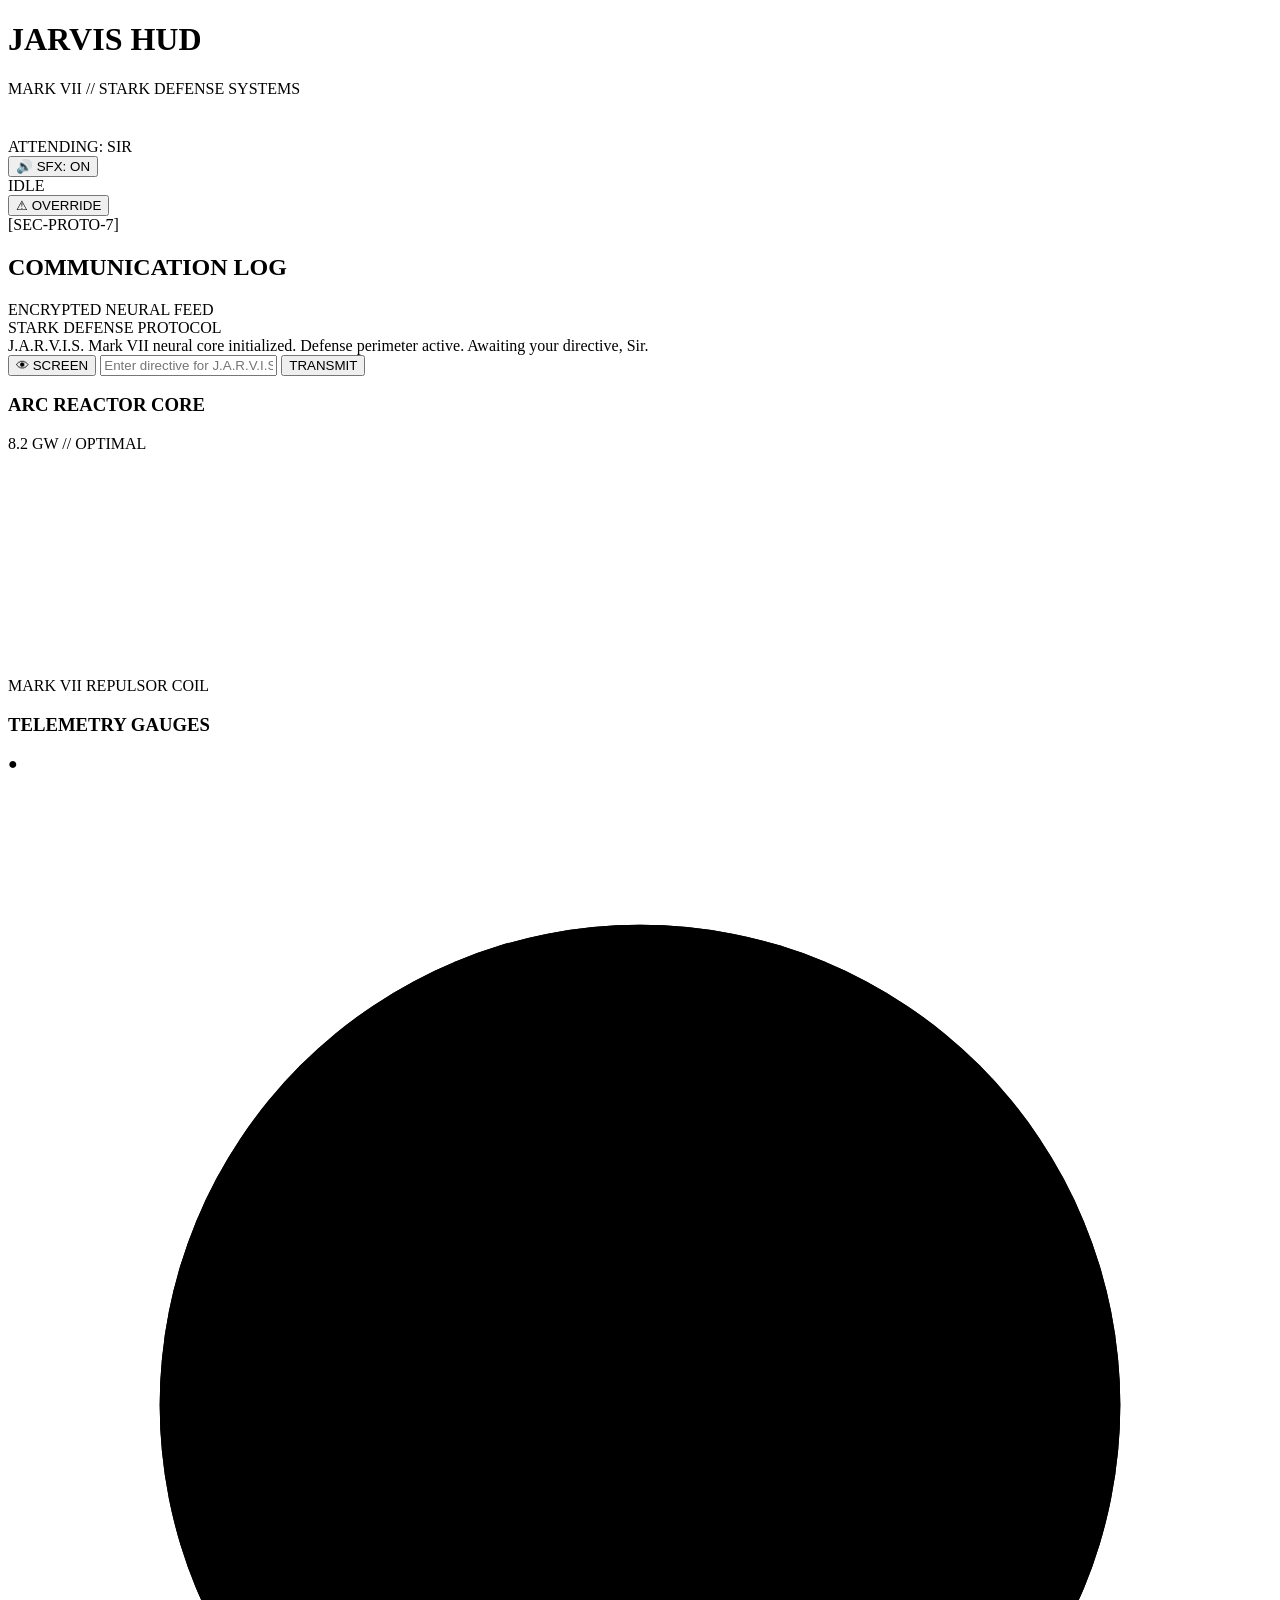
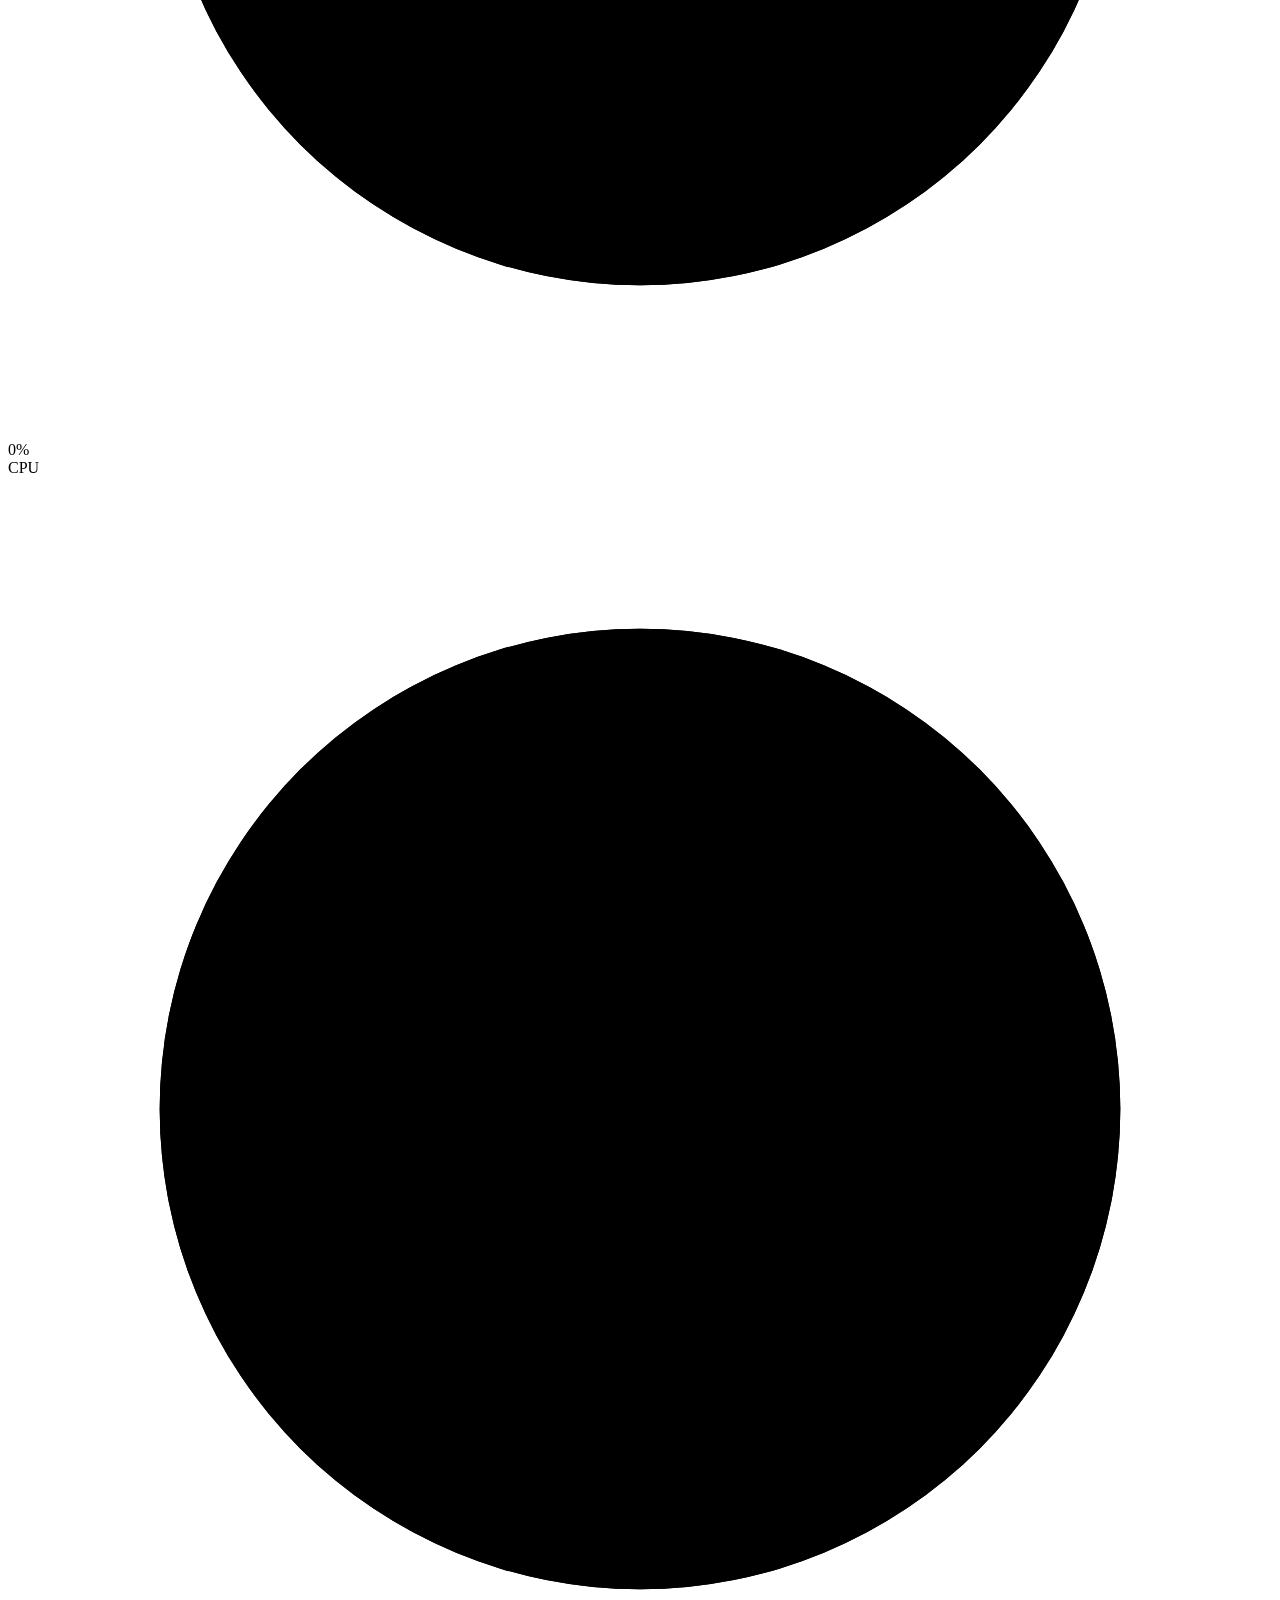
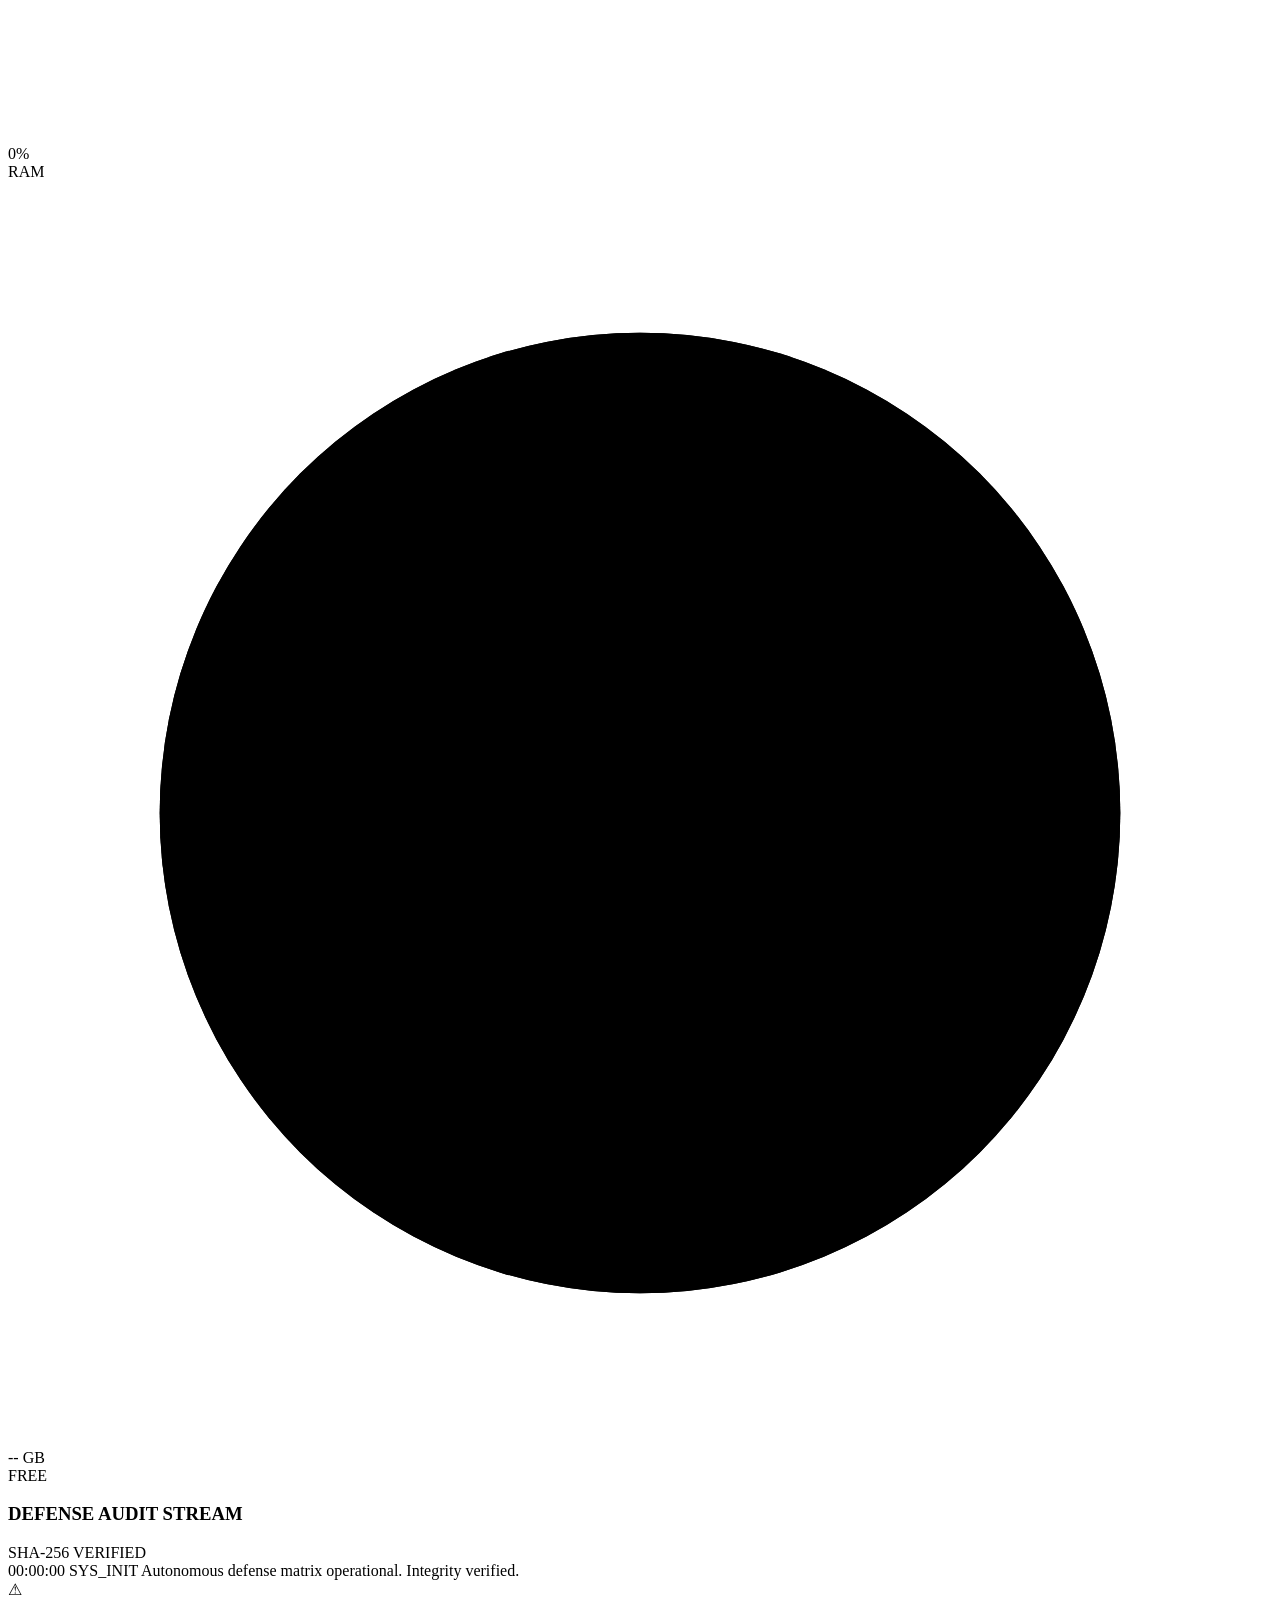
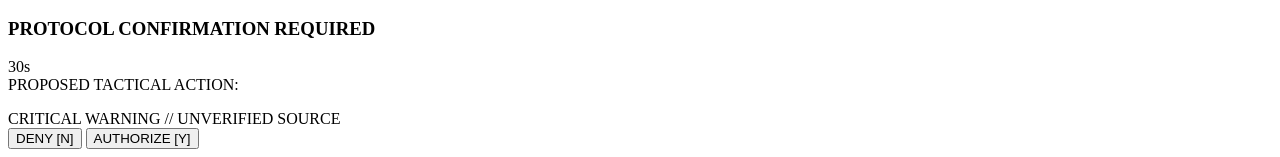
==== src/jarvis/ui/static/index.html @ 14c8e18c "Add Jarvis project Co-authored-by: Copilot <223556219+Copilot@users.noreply.github.com>" ====
<!DOCTYPE html>
<html lang="en">
<head>
  <meta charset="UTF-8">
  <meta name="viewport" content="width=device-width, initial-scale=1.0">
  <title>JARVIS HUD // STARK INDUSTRIES MARK VII</title>
  <link rel="stylesheet" href="/static/style.css">
</head>
<body class="dark-theme stark-hud">
  <div class="hud-container">
    <!-- Top Holographic Header -->
    <header class="hud-header">
      <div class="hud-brand">
        <div class="hud-reactor-mini-icon">
          <div class="mini-core"></div>
        </div>
        <div class="hud-brand-text">
          <h1 class="hud-title">JARVIS HUD</h1>
          <span class="hud-subtitle">MARK VII // STARK DEFENSE SYSTEMS</span>
        </div>
      </div>

      <div class="hud-header-center">
        <canvas id="ambient-canvas" width="200" height="36" aria-label="Ambient Visualizer"></canvas>
        <div class="hud-telemetry-tag" id="hud-user-tag">ATTENDING: <span id="hud-user-title">SIR</span></div>
      </div>

      <div class="hud-status-bar">
        <button id="sfx-toggle-btn" class="hud-sfx-button" title="Toggle Procedural Audio Effects" type="button">
          <span class="sfx-icon">&#128266;</span>
          <span class="sfx-label">SFX: ON</span>
        </button>

        <div class="status-pill idle" id="agent-state-pill">
          <span class="status-indicator-dot" id="agent-state-dot"></span>
          <span class="status-label" id="agent-state-text">IDLE</span>
        </div>

        <button id="kill-btn" class="hud-kill-button" title="Emergency Stop / Trigger Kill Switch" type="button">
          <span class="kill-icon">&#9888;</span> OVERRIDE
        </button>
      </div>
    </header>

    <!-- Main Grid Content -->
    <main class="hud-main-grid">
      <!-- Left Column: Holographic Terminal & Transcript Feed -->
      <section class="transcript-panel">
        <div class="panel-header">
          <div class="panel-header-left">
            <span class="bracket-tag">[SEC-PROTO-7]</span>
            <h2>COMMUNICATION LOG</h2>
          </div>
          <div class="panel-header-right">
            <span class="panel-tag">ENCRYPTED NEURAL FEED</span>
          </div>
        </div>

        <div class="transcript-scroll" id="transcript-container">
          <div class="chat-message system">
            <span class="msg-author">STARK DEFENSE PROTOCOL</span>
            <div class="msg-body">J.A.R.V.I.S. Mark VII neural core initialized. Defense perimeter active. Awaiting your directive, Sir.</div>
          </div>
        </div>

        <form id="chat-form" class="hud-input-bar">
          <div class="input-corner-decor"></div>
          <button type="button" id="screen-vision-btn" class="hud-vision-btn" title="Inspect & Analyze Screen with Computer Vision">
            <span class="vision-icon">&#128065;</span>
            <span class="vision-text">SCREEN</span>
          </button>
          <input type="text" id="chat-input" placeholder="Enter directive for J.A.R.V.I.S...." autocomplete="off">
          <button type="submit" id="send-btn" class="hud-send-btn">
            <span class="btn-text">TRANSMIT</span>
            <span class="btn-glow"></span>
          </button>
        </form>
      </section>

      <!-- Right Column: Arc Reactor Core, Circular Telemetry, and Audit Log Feed -->
      <aside class="hud-sidebar">
        <!-- Arc Reactor Core Visualizer Card -->
        <div class="hud-card reactor-card">
          <div class="card-header">
            <h3>ARC REACTOR CORE</h3>
            <span class="core-output-tag" id="core-output-val">8.2 GW // OPTIMAL</span>
          </div>
          <div class="reactor-canvas-wrapper">
            <canvas id="arc-reactor-canvas" width="220" height="220" aria-label="Arc Reactor Visualizer"></canvas>
            <div class="reactor-ring-label">MARK VII REPULSOR COIL</div>
          </div>
        </div>

        <!-- Live System Telemetry Card with Circular Gauges -->
        <div class="hud-card stats-card">
          <div class="card-header">
            <h3>TELEMETRY GAUGES</h3>
            <span class="live-dot" title="Live telemetry stream">&#9679;</span>
          </div>
          <div class="circular-stats-container">
            <!-- CPU Gauge -->
            <div class="gauge-wrapper">
              <svg class="circular-gauge-svg" viewBox="0 0 100 100">
                <circle class="gauge-track" cx="50" cy="50" r="38"></circle>
                <circle class="gauge-fill cpu-fill-circle" id="cpu-circle" cx="50" cy="50" r="38" stroke-dasharray="238.76" stroke-dashoffset="238.76"></circle>
              </svg>
              <div class="gauge-content">
                <div class="gauge-value" id="cpu-stat">0%</div>
                <div class="gauge-name">CPU</div>
              </div>
            </div>

            <!-- RAM Gauge -->
            <div class="gauge-wrapper">
              <svg class="circular-gauge-svg" viewBox="0 0 100 100">
                <circle class="gauge-track" cx="50" cy="50" r="38"></circle>
                <circle class="gauge-fill ram-fill-circle" id="ram-circle" cx="50" cy="50" r="38" stroke-dasharray="238.76" stroke-dashoffset="238.76"></circle>
              </svg>
              <div class="gauge-content">
                <div class="gauge-value" id="ram-stat">0%</div>
                <div class="gauge-name">RAM</div>
              </div>
            </div>

            <!-- Disk Gauge -->
            <div class="gauge-wrapper">
              <svg class="circular-gauge-svg" viewBox="0 0 100 100">
                <circle class="gauge-track" cx="50" cy="50" r="38"></circle>
                <circle class="gauge-fill disk-fill-circle" id="disk-circle" cx="50" cy="50" r="38" stroke-dasharray="238.76" stroke-dashoffset="119.38"></circle>
              </svg>
              <div class="gauge-content">
                <div class="gauge-value" id="disk-stat">-- GB</div>
                <div class="gauge-name">FREE</div>
              </div>
            </div>
          </div>

          <!-- Hidden fallback bars for backward compatibility -->
          <div class="meters-hidden-fallback" aria-hidden="true">
            <div class="meter-bar"><div class="meter-fill" id="cpu-fill"></div></div>
            <div class="meter-bar"><div class="meter-fill" id="ram-fill"></div></div>
            <div class="meter-bar"><div class="meter-fill meter-disk" id="disk-fill"></div></div>
          </div>
        </div>

        <!-- Live Audit Log Feed Card -->
        <div class="hud-card audit-card">
          <div class="card-header">
            <h3>DEFENSE AUDIT STREAM</h3>
            <span class="card-badge">SHA-256 VERIFIED</span>
          </div>
          <div class="audit-feed-scroll" id="audit-feed">
            <div class="audit-item info">
              <span class="audit-time">00:00:00</span>
              <span class="audit-event">SYS_INIT</span>
              <span class="audit-detail">Autonomous defense matrix operational. Integrity verified.</span>
            </div>
          </div>
        </div>
      </aside>
    </main>

    <!-- Modal Confirmation Dialog: Stark Protocol Override -->
    <div id="confirmation-modal" class="modal-overlay hidden" role="dialog" aria-modal="true">
      <div class="modal-card stark-modal">
        <div class="modal-header">
          <div class="modal-title-row">
            <span class="modal-alert-icon">&#9888;</span>
            <h3>PROTOCOL CONFIRMATION REQUIRED</h3>
          </div>
          <div class="modal-timer" id="confirm-countdown">30s</div>
        </div>

        <div class="modal-body">
          <div class="action-description-box">
            <div class="action-label">PROPOSED TACTICAL ACTION:</div>
            <p id="confirm-action-text" class="action-text"></p>
          </div>

          <div id="confirm-warning-banner" class="warning-banner hidden">
            <span class="warn-badge">CRITICAL WARNING // UNVERIFIED SOURCE</span>
            <span id="confirm-warning-text" class="warn-text"></span>
          </div>
        </div>

        <div class="modal-footer">
          <button id="modal-deny-btn" class="btn-deny" type="button">DENY [N]</button>
          <button id="modal-approve-btn" class="btn-approve" type="button">AUTHORIZE [Y]</button>
        </div>
      </div>
    </div>
  </div>

  <script src="/static/app.js"></script>
</body>
</html>
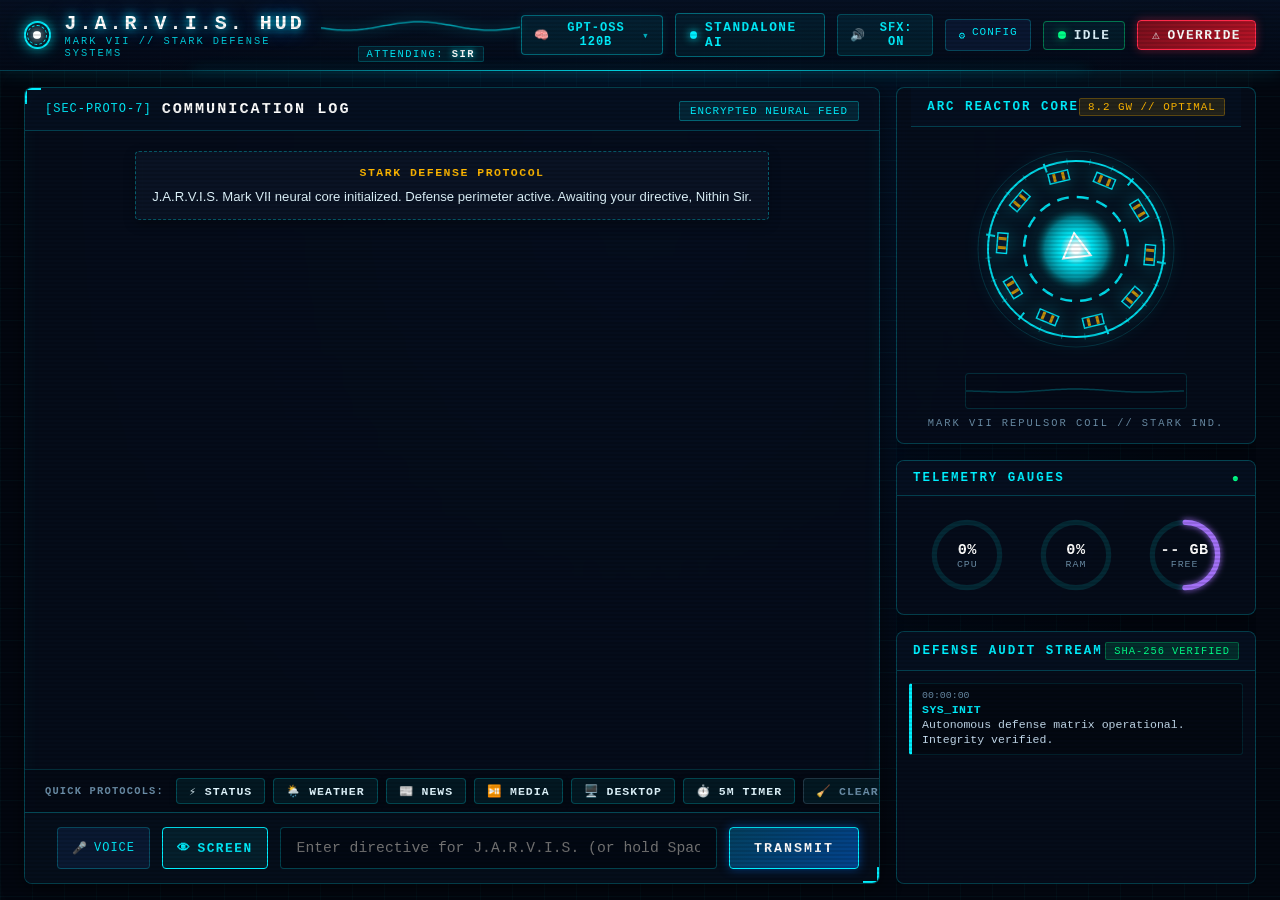
==== commit 02f1724c: "he" ====
--- a/src/jarvis/ui/static/index.html
+++ b/src/jarvis/ui/static/index.html
@@ -3,32 +3,61 @@
 <head>
   <meta charset="UTF-8">
   <meta name="viewport" content="width=device-width, initial-scale=1.0">
-  <title>JARVIS HUD // STARK INDUSTRIES MARK VII</title>
-  <link rel="stylesheet" href="/static/style.css">
+  <title>J.A.R.V.I.S. HUD // STARK INDUSTRIES MARK VII</title>
+  <link rel="stylesheet" href="./style.css">
 </head>
 <body class="dark-theme stark-hud">
   <div class="hud-container">
-    <!-- Top Holographic Header -->
+    <!-- Top Holographic Stark Header -->
     <header class="hud-header">
       <div class="hud-brand">
         <div class="hud-reactor-mini-icon">
-          <div class="mini-core"></div>
+          <div class="mini-core animate-pulse"></div>
         </div>
         <div class="hud-brand-text">
-          <h1 class="hud-title">JARVIS HUD</h1>
+          <h1 class="hud-title tracking-wider">J.A.R.V.I.S. HUD</h1>
           <span class="hud-subtitle">MARK VII // STARK DEFENSE SYSTEMS</span>
         </div>
       </div>
 
       <div class="hud-header-center">
-        <canvas id="ambient-canvas" width="200" height="36" aria-label="Ambient Visualizer"></canvas>
-        <div class="hud-telemetry-tag" id="hud-user-tag">ATTENDING: <span id="hud-user-title">SIR</span></div>
+        <canvas id="ambient-canvas" width="220" height="34" aria-label="Ambient Visualizer"></canvas>
+        <div class="hud-telemetry-tag" id="hud-user-tag">ATTENDING: <span id="hud-user-title">NITHIN SIR</span></div>
       </div>
 
       <div class="hud-status-bar">
+        <!-- Interactive Model Switcher Chip -->
+        <div class="hud-model-chip-wrap" title="Click to Switch Neural Brain Model">
+          <button type="button" id="hud-model-chip" class="hud-model-chip" aria-haspopup="true">
+            <span class="model-icon">🧠</span>
+            <span id="hud-model-name" class="model-label">GPT-OSS 120B</span>
+            <span class="model-caret">▾</span>
+          </button>
+          <div id="hud-model-menu" class="hud-dropdown-menu hidden" role="menu">
+            <div class="dropdown-header">NEURAL MODEL ARCHITECTURE</div>
+            <button type="button" class="dropdown-item active" data-model="gpt-oss:120b">🧠 GPT-OSS 120B (Flagship)</button>
+            <button type="button" class="dropdown-item" data-model="deepseek-v4.1-flash">⚡ DeepSeek V4.1 Flash (Turbo)</button>
+            <button type="button" class="dropdown-item" data-model="glm-5.3-flash">🚀 GLM 5.3 Flash (High-Speed)</button>
+            <button type="button" class="dropdown-item" data-model="kimi-k2.7-code">💻 Kimi K2.7 Code (Developer)</button>
+            <button type="button" class="dropdown-item" data-model="mistral-large-4">🛡️ Mistral Large 4 (Reasoning)</button>
+            <button type="button" class="dropdown-item" data-model="nemotron-3-super">🔬 Nemotron-3 Super (NVIDIA)</button>
+            <button type="button" class="dropdown-item" data-model="llama3.2:latest">🏠 Local Daemon (Offline)</button>
+          </div>
+        </div>
+
+        <div class="status-pill mode" id="hud-mode-pill" title="Current Connection Protocol">
+          <span class="status-indicator-dot" id="hud-mode-dot"></span>
+          <span class="status-label" id="hud-mode-text">ONLINE</span>
+        </div>
+
         <button id="sfx-toggle-btn" class="hud-sfx-button" title="Toggle Procedural Audio Effects" type="button">
           <span class="sfx-icon">&#128266;</span>
           <span class="sfx-label">SFX: ON</span>
+        </button>
+
+        <button id="config-btn" class="hud-config-button" title="Stark System Configuration & API Keys" type="button">
+          <span class="config-icon">&#9881;</span>
+          <span class="config-label">CONFIG</span>
         </button>
 
         <div class="status-pill idle" id="agent-state-pill">
@@ -59,17 +88,34 @@
         <div class="transcript-scroll" id="transcript-container">
           <div class="chat-message system">
             <span class="msg-author">STARK DEFENSE PROTOCOL</span>
-            <div class="msg-body">J.A.R.V.I.S. Mark VII neural core initialized. Defense perimeter active. Awaiting your directive, Sir.</div>
-          </div>
-        </div>
-
+            <div class="msg-body">J.A.R.V.I.S. Mark VII neural core initialized. Defense perimeter active. Awaiting your directive, Nithin Sir.</div>
+          </div>
+        </div>
+
+        <!-- High-Tech Quick Action Chips Row -->
+        <div class="hud-chips-bar" id="hud-chips-bar">
+          <span class="chips-title">QUICK PROTOCOLS:</span>
+          <button type="button" class="hud-chip" data-directive="Run a comprehensive system diagnostic status report on CPU, memory, storage, and battery.">⚡ STATUS</button>
+          <button type="button" class="hud-chip" data-directive="What is the current weather conditions and temperature outside?">🌦️ WEATHER</button>
+          <button type="button" class="hud-chip" data-directive="Check recent tech headlines and summarize top stories.">📰 NEWS</button>
+          <button type="button" class="hud-chip" data-directive="Toggle media play/pause on desktop.">⏯️ MEDIA</button>
+          <button type="button" class="hud-chip" data-directive="Show clean Windows desktop.">🖥️ DESKTOP</button>
+          <button type="button" class="hud-chip" data-directive="Set a timer for 5 minutes.">⏱️ 5M TIMER</button>
+          <button type="button" class="hud-chip chip-clear" id="hud-clear-chat-btn">🧹 CLEAR</button>
+        </div>
+
+        <!-- Input Bar with Voice & Screen Vision -->
         <form id="chat-form" class="hud-input-bar">
           <div class="input-corner-decor"></div>
+          <button type="button" id="voice-input-btn" class="hud-mic-btn" title="Speak to J.A.R.V.I.S. (Web Speech API / Push-To-Talk)">
+            <span class="mic-icon">&#127908;</span>
+            <span class="mic-text">VOICE</span>
+          </button>
           <button type="button" id="screen-vision-btn" class="hud-vision-btn" title="Inspect & Analyze Screen with Computer Vision">
             <span class="vision-icon">&#128065;</span>
             <span class="vision-text">SCREEN</span>
           </button>
-          <input type="text" id="chat-input" placeholder="Enter directive for J.A.R.V.I.S...." autocomplete="off">
+          <input type="text" id="chat-input" placeholder="Enter directive for J.A.R.V.I.S. (or hold Space to speak)..." autocomplete="off">
           <button type="submit" id="send-btn" class="hud-send-btn">
             <span class="btn-text">TRANSMIT</span>
             <span class="btn-glow"></span>
@@ -87,11 +133,12 @@
           </div>
           <div class="reactor-canvas-wrapper">
             <canvas id="arc-reactor-canvas" width="220" height="220" aria-label="Arc Reactor Visualizer"></canvas>
-            <div class="reactor-ring-label">MARK VII REPULSOR COIL</div>
-          </div>
-        </div>
-
-        <!-- Live System Telemetry Card with Circular Gauges -->
+            <canvas id="soundwave-canvas" width="220" height="34" aria-label="Acoustic Waveform"></canvas>
+            <div class="reactor-ring-label">MARK VII REPULSOR COIL // STARK IND.</div>
+          </div>
+        </div>
+
+        <!-- Live System Telemetry Card with Circular SVG Gauges -->
         <div class="hud-card stats-card">
           <div class="card-header">
             <h3>TELEMETRY GAUGES</h3>
@@ -189,8 +236,68 @@
         </div>
       </div>
     </div>
+
+    <!-- Modal Settings Dialog: Stark Core Configuration -->
+    <div id="settings-modal" class="modal-overlay hidden" role="dialog" aria-modal="true">
+      <div class="modal-card stark-modal config-modal-card">
+        <div class="modal-header">
+          <div class="modal-title-row">
+            <span class="modal-alert-icon">&#9881;</span>
+            <h3>STARK CORE CONFIGURATION</h3>
+          </div>
+          <button id="settings-close-x" class="modal-close-btn" type="button">&times;</button>
+        </div>
+
+        <div class="modal-body">
+          <div class="config-group">
+            <label class="config-label">CONNECTION ARCHITECTURE</label>
+            <div class="config-radios">
+              <label class="radio-label">
+                <input type="radio" name="conn-mode" value="auto" id="mode-auto" checked>
+                <span>AUTO-DETECT (PREFER LOCAL BRIDGE, FALLBACK CLOUD)</span>
+              </label>
+              <label class="radio-label">
+                <input type="radio" name="conn-mode" value="standalone" id="mode-standalone">
+                <span>STANDALONE CLOUD (DIRECT OLLAMA / GROQ IN-BROWSER)</span>
+              </label>
+              <label class="radio-label">
+                <input type="radio" name="conn-mode" value="bridge" id="mode-bridge">
+                <span>LOCAL DESKTOP BRIDGE ONLY (WS://127.0.0.1:8000)</span>
+              </label>
+            </div>
+          </div>
+
+          <div class="config-group" id="groq-key-group">
+            <label class="config-label" for="cfg-groq-key">API KEY (OLLAMA / GROQ CLOUD)</label>
+            <input type="password" id="cfg-groq-key" class="config-input" placeholder="Bearer key or token..." autocomplete="off">
+            <span class="config-hint">Stored securely in browser localStorage. Never transmitted to third parties.</span>
+          </div>
+
+          <div class="config-group">
+            <label class="config-label" for="cfg-groq-model">DEFAULT NEURAL MODEL</label>
+            <select id="cfg-groq-model" class="config-select">
+              <option value="gpt-oss:120b">gpt-oss:120b (Ollama Cloud Flagship)</option>
+              <option value="deepseek-v4.1-flash">deepseek-v4.1-flash (Ultra-Fast Turbo)</option>
+              <option value="kimi-k2.7-code">kimi-k2.7-code (Developer Specialist)</option>
+              <option value="mistral-large-4">mistral-large-4 (Reasoning)</option>
+              <option value="openai/gpt-oss-120b">openai/gpt-oss-120b (Groq)</option>
+            </select>
+          </div>
+
+          <div class="config-group">
+            <label class="config-label" for="cfg-user-title">USER HONORIFIC</label>
+            <input type="text" id="cfg-user-title" class="config-input" value="Nithin Sir" placeholder="Nithin Sir">
+          </div>
+        </div>
+
+        <div class="modal-footer">
+          <button id="settings-cancel-btn" class="btn-deny" type="button">CANCEL</button>
+          <button id="settings-save-btn" class="btn-approve" type="button">SAVE & INITIALIZE</button>
+        </div>
+      </div>
+    </div>
   </div>
 
-  <script src="/static/app.js"></script>
+  <script src="./app.js"></script>
 </body>
 </html>
--- a/src/jarvis/ui/static/style.css
+++ b/src/jarvis/ui/static/style.css
@@ -0,0 +1,1498 @@
+/* ==========================================================================
+   J.A.R.V.I.S. MARK VII - STARK INDUSTRIES HOLOGRAPHIC HUD THEME
+   Fully Native, Zero Remote Assets, Zero CSP Violations
+   ========================================================================== */
+
+:root {
+  /* Stark Industries Holographic Palette */
+  --stark-bg-deep: #030710;
+  --stark-bg-panel: rgba(6, 14, 28, 0.85);
+  --stark-bg-card: rgba(10, 22, 44, 0.7);
+  --stark-bg-card-hover: rgba(14, 30, 60, 0.85);
+  
+  --stark-cyan: #00f0ff;
+  --stark-cyan-dim: rgba(0, 240, 255, 0.25);
+  --stark-cyan-glow: 0 0 12px rgba(0, 240, 255, 0.55), 0 0 24px rgba(0, 240, 255, 0.2);
+  
+  --stark-blue: #0077ff;
+  --stark-blue-glow: 0 0 10px rgba(0, 119, 255, 0.5);
+  
+  --stark-gold: #ffb700;
+  --stark-gold-dim: rgba(255, 183, 0, 0.25);
+  --stark-gold-glow: 0 0 10px rgba(255, 183, 0, 0.5);
+  
+  --stark-red: #ff2a4b;
+  --stark-red-dim: rgba(255, 42, 75, 0.25);
+  --stark-red-glow: 0 0 12px rgba(255, 42, 75, 0.6);
+  
+  --stark-green: #00ff88;
+  --stark-green-dim: rgba(0, 255, 136, 0.25);
+  --stark-green-glow: 0 0 10px rgba(0, 255, 136, 0.5);
+  
+  --stark-border: rgba(0, 240, 255, 0.25);
+  --stark-border-bright: rgba(0, 240, 255, 0.65);
+  
+  --text-main: #e2f7ff;
+  --text-muted: #6b8ea8;
+  --text-bright: #ffffff;
+  
+  --font-mono: "Consolas", "SFMono-Regular", "Liberation Mono", Menlo, Courier, monospace;
+  --font-sans: -apple-system, BlinkMacSystemFont, "Segoe UI", Roboto, "Helvetica Neue", Arial, sans-serif;
+}
+
+* {
+  box-sizing: border-box;
+  margin: 0;
+  padding: 0;
+}
+
+/* Scanline and Hologram Grid Overlay */
+body.dark-theme.stark-hud {
+  background-color: var(--stark-bg-deep);
+  background-image: 
+    linear-gradient(rgba(0, 240, 255, 0.03) 1px, transparent 1px),
+    linear-gradient(90deg, rgba(0, 240, 255, 0.03) 1px, transparent 1px),
+    radial-gradient(ellipse at 50% 20%, rgba(0, 119, 255, 0.12) 0%, transparent 70%);
+  background-size: 32px 32px, 32px 32px, 100% 100%;
+  color: var(--text-main);
+  font-family: var(--font-sans);
+  height: 100vh;
+  overflow: hidden;
+  display: flex;
+  flex-direction: column;
+  position: relative;
+}
+
+/* Subtle CRT Scanline overlay */
+body.dark-theme.stark-hud::before {
+  content: " ";
+  display: block;
+  position: absolute;
+  top: 0; left: 0; bottom: 0; right: 0;
+  background: linear-gradient(rgba(18, 16, 16, 0) 50%, rgba(0, 0, 0, 0.25) 50%);
+  background-size: 100% 4px;
+  z-index: 99;
+  pointer-events: none;
+  opacity: 0.45;
+}
+
+.hud-container {
+  display: flex;
+  flex-direction: column;
+  height: 100vh;
+  position: relative;
+  z-index: 1;
+}
+
+/* ==========================================================================
+   Header: Holographic Stark Brand & Telemetry
+   ========================================================================== */
+.hud-header {
+  background: linear-gradient(180deg, rgba(6, 16, 34, 0.95) 0%, rgba(4, 10, 24, 0.85) 100%);
+  border-bottom: 1px solid var(--stark-border);
+  box-shadow: 0 2px 18px rgba(0, 240, 255, 0.12);
+  padding: 8px 24px;
+  display: flex;
+  align-items: center;
+  justify-content: space-between;
+  position: relative;
+}
+
+.hud-header::after {
+  content: "";
+  position: absolute;
+  bottom: -1px;
+  left: 15%;
+  right: 15%;
+  height: 1px;
+  background: linear-gradient(90deg, transparent, var(--stark-cyan), transparent);
+  box-shadow: var(--stark-cyan-glow);
+}
+
+.hud-brand {
+  display: flex;
+  align-items: center;
+  gap: 14px;
+}
+
+/* Miniature Arc Reactor Logo */
+.hud-reactor-mini-icon {
+  width: 28px;
+  height: 28px;
+  border-radius: 50%;
+  border: 2px solid var(--stark-cyan);
+  box-shadow: var(--stark-cyan-glow);
+  display: flex;
+  align-items: center;
+  justify-content: center;
+  position: relative;
+  animation: reactor-mini-rotate 10s linear infinite;
+}
+
+.hud-reactor-mini-icon::before {
+  content: "";
+  position: absolute;
+  width: 18px;
+  height: 18px;
+  border-radius: 50%;
+  border: 1px dashed var(--stark-cyan);
+}
+
+.mini-core {
+  width: 8px;
+  height: 8px;
+  border-radius: 50%;
+  background: #ffffff;
+  box-shadow: 0 0 10px #ffffff, 0 0 18px var(--stark-cyan);
+}
+
+@keyframes reactor-mini-rotate {
+  from { transform: rotate(0deg); }
+  to { transform: rotate(360deg); }
+}
+
+.hud-brand-text {
+  display: flex;
+  flex-direction: column;
+}
+
+.hud-title {
+  font-size: 1.25rem;
+  letter-spacing: 3px;
+  font-weight: 800;
+  color: #ffffff;
+  text-shadow: 0 0 10px var(--stark-cyan), 0 0 20px var(--stark-blue);
+  font-family: var(--font-mono);
+}
+
+.hud-subtitle {
+  font-size: 0.65rem;
+  letter-spacing: 2px;
+  color: var(--stark-cyan);
+  font-family: var(--font-mono);
+  opacity: 0.85;
+}
+
+.hud-header-center {
+  flex: 1;
+  display: flex;
+  flex-direction: column;
+  align-items: center;
+  justify-content: center;
+  gap: 2px;
+}
+
+#ambient-canvas {
+  width: 200px;
+  height: 36px;
+  filter: drop-shadow(0 0 6px var(--stark-cyan));
+}
+
+.hud-telemetry-tag {
+  font-size: 0.65rem;
+  font-family: var(--font-mono);
+  letter-spacing: 1.5px;
+  color: var(--stark-cyan);
+  background: rgba(0, 240, 255, 0.08);
+  padding: 1px 8px;
+  border-radius: 2px;
+  border: 1px solid rgba(0, 240, 255, 0.2);
+}
+
+#hud-user-title {
+  color: #ffffff;
+  font-weight: 700;
+  text-shadow: 0 0 6px var(--stark-cyan);
+}
+
+.hud-status-bar {
+  display: flex;
+  align-items: center;
+  gap: 12px;
+}
+
+/* SFX Toggle Button */
+.hud-sfx-button {
+  background: rgba(0, 240, 255, 0.08);
+  border: 1px solid var(--stark-border);
+  color: var(--stark-cyan);
+  padding: 6px 12px;
+  border-radius: 4px;
+  font-family: var(--font-mono);
+  font-size: 0.75rem;
+  font-weight: 600;
+  letter-spacing: 1px;
+  cursor: pointer;
+  display: flex;
+  align-items: center;
+  gap: 6px;
+  transition: all 0.2s ease;
+}
+
+.hud-sfx-button:hover {
+  background: rgba(0, 240, 255, 0.18);
+  border-color: var(--stark-cyan);
+  box-shadow: var(--stark-cyan-glow);
+}
+
+.hud-sfx-button.muted {
+  color: var(--text-muted);
+  border-color: rgba(107, 142, 168, 0.3);
+  background: rgba(10, 22, 44, 0.4);
+}
+
+/* Status Pill */
+.status-pill {
+  display: flex;
+  align-items: center;
+  gap: 8px;
+  padding: 6px 14px;
+  border-radius: 4px;
+  background: rgba(0, 240, 255, 0.06);
+  border: 1px solid var(--stark-border);
+  font-family: var(--font-mono);
+  font-size: 0.8rem;
+  font-weight: 700;
+  letter-spacing: 1.5px;
+  transition: all 0.3s ease;
+}
+
+.status-indicator-dot {
+  width: 8px;
+  height: 8px;
+  border-radius: 50%;
+  background-color: var(--stark-green);
+  box-shadow: var(--stark-green-glow);
+}
+
+.status-pill.idle {
+  border-color: rgba(0, 255, 136, 0.4);
+}
+.status-pill.idle .status-indicator-dot {
+  background-color: var(--stark-green);
+  box-shadow: var(--stark-green-glow);
+}
+
+.status-pill.listening {
+  border-color: rgba(0, 240, 255, 0.6);
+  background: rgba(0, 240, 255, 0.15);
+  box-shadow: var(--stark-cyan-glow);
+}
+.status-pill.listening .status-indicator-dot {
+  background-color: var(--stark-cyan);
+  box-shadow: var(--stark-cyan-glow);
+  animation: pulse-dot 1s infinite;
+}
+
+.status-pill.thinking {
+  border-color: rgba(255, 183, 0, 0.6);
+  background: rgba(255, 183, 0, 0.12);
+  box-shadow: var(--stark-gold-glow);
+}
+.status-pill.thinking .status-indicator-dot {
+  background-color: var(--stark-gold);
+  box-shadow: var(--stark-gold-glow);
+  animation: pulse-dot 0.6s infinite;
+}
+
+.status-pill.acting {
+  border-color: rgba(0, 119, 255, 0.8);
+  background: rgba(0, 119, 255, 0.2);
+  box-shadow: var(--stark-blue-glow);
+}
+.status-pill.acting .status-indicator-dot {
+  background-color: #38bdf8;
+  box-shadow: 0 0 10px #38bdf8;
+  animation: pulse-dot 0.4s infinite;
+}
+
+.status-pill.halted {
+  border-color: var(--stark-red);
+  background: rgba(255, 42, 75, 0.2);
+  box-shadow: var(--stark-red-glow);
+}
+.status-pill.halted .status-indicator-dot {
+  background-color: var(--stark-red);
+  box-shadow: var(--stark-red-glow);
+  animation: pulse-dot 0.5s infinite;
+}
+
+@keyframes pulse-dot {
+  0% { transform: scale(0.9); opacity: 0.6; }
+  50% { transform: scale(1.3); opacity: 1; }
+  100% { transform: scale(0.9); opacity: 0.6; }
+}
+
+/* Kill Switch / Protocol Override Button */
+.hud-kill-button {
+  background: linear-gradient(135deg, #7a0f1d 0%, #b81427 100%);
+  color: #ffffff;
+  border: 1px solid var(--stark-red);
+  padding: 6px 14px;
+  border-radius: 4px;
+  font-weight: 800;
+  font-family: var(--font-mono);
+  font-size: 0.8rem;
+  letter-spacing: 1.5px;
+  cursor: pointer;
+  display: flex;
+  align-items: center;
+  gap: 6px;
+  box-shadow: 0 0 10px rgba(255, 42, 75, 0.4);
+  transition: all 0.2s ease;
+}
+
+.hud-kill-button:hover {
+  background: linear-gradient(135deg, #a81729 0%, #e61933 100%);
+  box-shadow: var(--stark-red-glow);
+  transform: translateY(-1px);
+}
+
+/* ==========================================================================
+   Main Grid Layout
+   ========================================================================== */
+.hud-main-grid {
+  flex: 1;
+  display: grid;
+  grid-template-columns: 1fr 360px;
+  gap: 16px;
+  padding: 16px 24px;
+  overflow: hidden;
+}
+
+/* ==========================================================================
+   Left Column: Holographic Terminal & Transcript
+   ========================================================================== */
+.transcript-panel {
+  background: var(--stark-bg-panel);
+  border: 1px solid var(--stark-border);
+  box-shadow: inset 0 0 20px rgba(0, 240, 255, 0.05), 0 4px 20px rgba(0, 0, 0, 0.5);
+  border-radius: 8px;
+  display: flex;
+  flex-direction: column;
+  overflow: hidden;
+  position: relative;
+  backdrop-filter: blur(8px);
+}
+
+/* Corner brackets */
+.transcript-panel::before,
+.transcript-panel::after {
+  content: "";
+  position: absolute;
+  width: 14px;
+  height: 14px;
+  border: 2px solid var(--stark-cyan);
+  pointer-events: none;
+}
+.transcript-panel::before { top: 0; left: 0; border-right: none; border-bottom: none; }
+.transcript-panel::after { bottom: 0; right: 0; border-left: none; border-top: none; }
+
+.panel-header {
+  padding: 12px 20px;
+  background: rgba(6, 16, 34, 0.75);
+  border-bottom: 1px solid var(--stark-border);
+  display: flex;
+  justify-content: space-between;
+  align-items: center;
+}
+
+.panel-header-left {
+  display: flex;
+  align-items: center;
+  gap: 10px;
+}
+
+.bracket-tag {
+  font-family: var(--font-mono);
+  font-size: 0.75rem;
+  color: var(--stark-cyan);
+  letter-spacing: 1px;
+}
+
+.panel-header h2 {
+  font-size: 0.95rem;
+  font-weight: 700;
+  letter-spacing: 2px;
+  color: #ffffff;
+  font-family: var(--font-mono);
+}
+
+.panel-tag {
+  font-size: 0.68rem;
+  font-family: var(--font-mono);
+  letter-spacing: 1px;
+  color: var(--stark-cyan);
+  background: rgba(0, 240, 255, 0.1);
+  padding: 3px 10px;
+  border-radius: 2px;
+  border: 1px solid rgba(0, 240, 255, 0.3);
+}
+
+.transcript-scroll {
+  flex: 1;
+  padding: 20px;
+  overflow-y: auto;
+  display: flex;
+  flex-direction: column;
+  gap: 16px;
+  scrollbar-width: thin;
+  scrollbar-color: var(--stark-border) transparent;
+}
+
+.transcript-scroll::-webkit-scrollbar {
+  width: 6px;
+}
+.transcript-scroll::-webkit-scrollbar-thumb {
+  background: var(--stark-border);
+  border-radius: 3px;
+}
+
+/* Message styling */
+.chat-message {
+  padding: 12px 16px;
+  border-radius: 4px;
+  max-width: 82%;
+  font-size: 0.92rem;
+  line-height: 1.5;
+  position: relative;
+  box-shadow: 0 4px 12px rgba(0, 0, 0, 0.3);
+  backdrop-filter: blur(4px);
+}
+
+.chat-message.user {
+  align-self: flex-end;
+  background: linear-gradient(135deg, rgba(0, 119, 255, 0.2) 0%, rgba(0, 70, 160, 0.35) 100%);
+  border: 1px solid rgba(0, 180, 255, 0.5);
+  box-shadow: 0 0 15px rgba(0, 119, 255, 0.25);
+}
+
+.chat-message.assistant {
+  align-self: flex-start;
+  background: linear-gradient(135deg, rgba(10, 24, 46, 0.9) 0%, rgba(6, 16, 32, 0.9) 100%);
+  border: 1px solid var(--stark-border);
+  border-left: 3px solid var(--stark-cyan);
+  box-shadow: 0 0 15px rgba(0, 240, 255, 0.12);
+}
+
+.chat-message.system {
+  align-self: center;
+  max-width: 90%;
+  background: rgba(14, 26, 44, 0.6);
+  border: 1px dashed rgba(0, 240, 255, 0.35);
+  font-size: 0.82rem;
+  color: #a0c2dc;
+  text-align: center;
+}
+
+.msg-author {
+  display: block;
+  font-size: 0.72rem;
+  font-family: var(--font-mono);
+  letter-spacing: 1.5px;
+  margin-bottom: 6px;
+  font-weight: 700;
+}
+
+.chat-message.user .msg-author {
+  color: var(--stark-cyan);
+  text-align: right;
+}
+
+.chat-message.assistant .msg-author {
+  color: var(--stark-green);
+  text-shadow: 0 0 8px rgba(0, 255, 136, 0.4);
+}
+
+.chat-message.system .msg-author {
+  color: var(--stark-gold);
+}
+
+.msg-body {
+  word-break: break-word;
+  white-space: pre-wrap;
+  color: var(--text-main);
+}
+
+/* Input Bar */
+.hud-input-bar {
+  padding: 14px 20px;
+  background: rgba(6, 14, 28, 0.95);
+  border-top: 1px solid var(--stark-border);
+  display: flex;
+  gap: 12px;
+  position: relative;
+}
+
+.hud-input-bar input {
+  flex: 1;
+  background: rgba(3, 8, 18, 0.85);
+  border: 1px solid var(--stark-border);
+  color: #ffffff;
+  padding: 12px 16px;
+  border-radius: 4px;
+  font-size: 0.92rem;
+  font-family: var(--font-mono);
+  outline: none;
+  transition: all 0.25s ease;
+}
+
+.hud-vision-btn {
+  background: rgba(0, 240, 255, 0.08);
+  border: 1px solid var(--stark-cyan);
+  color: var(--stark-cyan);
+  padding: 10px 14px;
+  border-radius: 4px;
+  font-family: var(--font-mono);
+  font-size: 0.8rem;
+  font-weight: 700;
+  letter-spacing: 1.5px;
+  cursor: pointer;
+  display: flex;
+  align-items: center;
+  gap: 6px;
+  transition: all 0.25s ease;
+}
+
+.hud-vision-btn:hover {
+  background: rgba(0, 240, 255, 0.22);
+  box-shadow: var(--stark-cyan-glow);
+  transform: translateY(-1px);
+}
+
+.hud-send-btn {
+  background: linear-gradient(135deg, rgba(0, 180, 255, 0.3) 0%, rgba(0, 119, 255, 0.5) 100%);
+  border: 1px solid var(--stark-cyan);
+  color: #ffffff;
+  padding: 10px 24px;
+  border-radius: 4px;
+  font-family: var(--font-mono);
+  font-weight: 700;
+  letter-spacing: 2px;
+  cursor: pointer;
+  position: relative;
+  overflow: hidden;
+  transition: all 0.25s ease;
+  box-shadow: var(--stark-blue-glow);
+}
+
+.hud-send-btn:hover {
+  background: linear-gradient(135deg, rgba(0, 240, 255, 0.5) 0%, rgba(0, 140, 255, 0.7) 100%);
+  box-shadow: var(--stark-cyan-glow);
+  transform: translateY(-1px);
+}
+
+/* ==========================================================================
+   Right Column: Arc Reactor Core & Telemetry
+   ========================================================================== */
+.hud-sidebar {
+  display: flex;
+  flex-direction: column;
+  gap: 16px;
+  overflow: hidden;
+}
+
+.hud-card {
+  background: var(--stark-bg-panel);
+  border: 1px solid var(--stark-border);
+  border-radius: 8px;
+  display: flex;
+  flex-direction: column;
+  box-shadow: 0 4px 18px rgba(0, 0, 0, 0.4);
+  backdrop-filter: blur(6px);
+  position: relative;
+  overflow: hidden;
+}
+
+.card-header {
+  padding: 10px 16px;
+  background: rgba(6, 16, 34, 0.75);
+  border-bottom: 1px solid var(--stark-border);
+  display: flex;
+  justify-content: space-between;
+  align-items: center;
+}
+
+.card-header h3 {
+  font-size: 0.78rem;
+  font-weight: 700;
+  letter-spacing: 2px;
+  color: var(--stark-cyan);
+  font-family: var(--font-mono);
+  text-transform: uppercase;
+}
+
+/* 1. Arc Reactor Card */
+.reactor-card {
+  display: flex;
+  flex-direction: column;
+  align-items: center;
+}
+
+.core-output-tag {
+  font-size: 0.68rem;
+  font-family: var(--font-mono);
+  color: var(--stark-gold);
+  background: rgba(255, 183, 0, 0.12);
+  padding: 2px 8px;
+  border-radius: 2px;
+  border: 1px solid rgba(255, 183, 0, 0.3);
+  letter-spacing: 1px;
+}
+
+.reactor-canvas-wrapper {
+  padding: 12px 16px 14px;
+  display: flex;
+  flex-direction: column;
+  align-items: center;
+  justify-content: center;
+  gap: 8px;
+  width: 100%;
+}
+
+#arc-reactor-canvas {
+  width: 220px;
+  height: 220px;
+  cursor: pointer;
+  filter: drop-shadow(0 0 10px rgba(0, 240, 255, 0.45));
+}
+
+.reactor-ring-label {
+  font-family: var(--font-mono);
+  font-size: 0.65rem;
+  letter-spacing: 2px;
+  color: var(--text-muted);
+}
+
+/* 2. Circular Telemetry Gauges */
+.live-dot {
+  color: var(--stark-green);
+  font-size: 0.75rem;
+  animation: pulse-telemetry 2s infinite;
+}
+
+@keyframes pulse-telemetry {
+  0% { opacity: 0.3; }
+  50% { opacity: 1; text-shadow: 0 0 8px var(--stark-green); }
+  100% { opacity: 0.3; }
+}
+
+.circular-stats-container {
+  padding: 16px;
+  display: flex;
+  justify-content: space-around;
+  align-items: center;
+}
+
+.gauge-wrapper {
+  position: relative;
+  width: 86px;
+  height: 86px;
+  display: flex;
+  align-items: center;
+  justify-content: center;
+}
+
+.circular-gauge-svg {
+  width: 100%;
+  height: 100%;
+  transform: rotate(-90deg);
+}
+
+.gauge-track {
+  fill: none;
+  stroke: rgba(0, 240, 255, 0.12);
+  stroke-width: 6;
+}
+
+.gauge-fill {
+  fill: none;
+  stroke-width: 6;
+  stroke-linecap: round;
+  transition: stroke-dashoffset 0.6s cubic-bezier(0.4, 0, 0.2, 1);
+}
+
+.cpu-fill-circle {
+  stroke: var(--stark-cyan);
+  filter: drop-shadow(0 0 4px var(--stark-cyan));
+}
+
+.ram-fill-circle {
+  stroke: var(--stark-gold);
+  filter: drop-shadow(0 0 4px var(--stark-gold));
+}
+
+.disk-fill-circle {
+  stroke: #a371f7;
+  filter: drop-shadow(0 0 4px #a371f7);
+}
+
+.gauge-content {
+  position: absolute;
+  display: flex;
+  flex-direction: column;
+  align-items: center;
+  justify-content: center;
+}
+
+.gauge-value {
+  font-family: var(--font-mono);
+  font-size: 0.95rem;
+  font-weight: 700;
+  color: #ffffff;
+  letter-spacing: 0.5px;
+}
+
+.gauge-name {
+  font-family: var(--font-mono);
+  font-size: 0.62rem;
+  color: var(--text-muted);
+  letter-spacing: 1px;
+}
+
+.meters-hidden-fallback {
+  display: none;
+}
+
+/* 3. Audit Stream Card */
+.audit-card {
+  flex: 1;
+  overflow: hidden;
+}
+
+.card-badge {
+  font-size: 0.65rem;
+  font-family: var(--font-mono);
+  letter-spacing: 1px;
+  color: var(--stark-green);
+  background: rgba(0, 255, 136, 0.12);
+  padding: 2px 8px;
+  border-radius: 2px;
+  border: 1px solid rgba(0, 255, 136, 0.3);
+}
+
+.audit-feed-scroll {
+  flex: 1;
+  padding: 12px;
+  overflow-y: auto;
+  font-family: var(--font-mono);
+  font-size: 0.72rem;
+  display: flex;
+  flex-direction: column;
+  gap: 8px;
+  scrollbar-width: thin;
+  scrollbar-color: var(--stark-border) transparent;
+}
+
+.audit-feed-scroll::-webkit-scrollbar {
+  width: 4px;
+}
+.audit-feed-scroll::-webkit-scrollbar-thumb {
+  background: var(--stark-border);
+}
+
+.audit-item {
+  padding: 6px 10px;
+  background: rgba(3, 8, 18, 0.7);
+  border-radius: 3px;
+  border: 1px solid rgba(0, 240, 255, 0.12);
+  border-left: 3px solid var(--stark-cyan);
+  display: flex;
+  flex-direction: column;
+  gap: 2px;
+}
+
+.audit-item.executed {
+  border-left-color: var(--stark-green);
+}
+.audit-item.decision {
+  border-left-color: var(--stark-gold);
+}
+.audit-item.failed {
+  border-left-color: var(--stark-red);
+}
+
+.audit-time {
+  font-size: 0.62rem;
+  color: var(--text-muted);
+}
+
+.audit-event {
+  font-weight: 700;
+  color: var(--stark-cyan);
+  letter-spacing: 0.5px;
+}
+
+.audit-detail {
+  word-break: break-word;
+  color: #c9e0f3;
+  line-height: 1.3;
+}
+
+/* ==========================================================================
+   Stark Protocol Override Modal
+   ========================================================================== */
+.modal-overlay {
+  position: fixed;
+  top: 0; left: 0; width: 100%; height: 100%;
+  background: rgba(2, 6, 14, 0.85);
+  backdrop-filter: blur(10px);
+  display: flex;
+  justify-content: center;
+  align-items: center;
+  z-index: 1000;
+  opacity: 1;
+  transition: opacity 0.25s ease;
+}
+
+.modal-overlay.hidden {
+  display: none;
+  opacity: 0;
+}
+
+.modal-card.stark-modal {
+  background: linear-gradient(180deg, rgba(8, 20, 42, 0.98) 0%, rgba(4, 10, 24, 0.98) 100%);
+  border: 1px solid var(--stark-cyan);
+  box-shadow: 0 0 30px rgba(0, 240, 255, 0.25), 0 20px 40px rgba(0, 0, 0, 0.8);
+  border-radius: 8px;
+  width: 520px;
+  max-width: 90vw;
+  display: flex;
+  flex-direction: column;
+  overflow: hidden;
+  position: relative;
+}
+
+.modal-card.stark-modal::before {
+  content: "";
+  position: absolute;
+  top: 0; left: 0; right: 0;
+  height: 2px;
+  background: linear-gradient(90deg, var(--stark-cyan), var(--stark-gold), var(--stark-cyan));
+  box-shadow: 0 0 10px var(--stark-cyan);
+}
+
+.modal-header {
+  padding: 16px 24px;
+  border-bottom: 1px solid var(--stark-border);
+  display: flex;
+  justify-content: space-between;
+  align-items: center;
+}
+
+.modal-title-row {
+  display: flex;
+  align-items: center;
+  gap: 10px;
+}
+
+.modal-alert-icon {
+  color: var(--stark-gold);
+  font-size: 1.3rem;
+  filter: drop-shadow(0 0 6px var(--stark-gold));
+}
+
+.modal-header h3 {
+  font-size: 0.92rem;
+  font-weight: 700;
+  letter-spacing: 1.5px;
+  font-family: var(--font-mono);
+  color: #ffffff;
+}
+
+.modal-timer {
+  font-family: var(--font-mono);
+  font-size: 0.85rem;
+  color: var(--stark-gold);
+  background: rgba(255, 183, 0, 0.12);
+  padding: 4px 10px;
+  border-radius: 4px;
+  border: 1px solid rgba(255, 183, 0, 0.4);
+  font-weight: 700;
+}
+
+.modal-body {
+  padding: 24px;
+  display: flex;
+  flex-direction: column;
+  gap: 16px;
+}
+
+.action-description-box {
+  background: rgba(3, 8, 18, 0.85);
+  border: 1px solid var(--stark-border);
+  padding: 14px;
+  border-radius: 4px;
+}
+
+.action-label {
+  font-family: var(--font-mono);
+  font-size: 0.7rem;
+  color: var(--stark-cyan);
+  letter-spacing: 1.5px;
+  margin-bottom: 6px;
+}
+
+.action-text {
+  font-family: var(--font-mono);
+  font-size: 0.88rem;
+  color: #ffffff;
+  white-space: pre-wrap;
+  line-height: 1.4;
+}
+
+.warning-banner {
+  background: rgba(255, 42, 75, 0.15);
+  border: 1px solid var(--stark-red);
+  box-shadow: 0 0 10px rgba(255, 42, 75, 0.25);
+  padding: 12px 14px;
+  border-radius: 4px;
+  display: flex;
+  flex-direction: column;
+  gap: 4px;
+}
+
+.warning-banner.hidden {
+  display: none;
+}
+
+.warn-badge {
+  font-family: var(--font-mono);
+  font-size: 0.72rem;
+  font-weight: 800;
+  color: var(--stark-red);
+  letter-spacing: 1.5px;
+}
+
+.warn-text {
+  font-size: 0.85rem;
+  color: #ff99a8;
+}
+
+.modal-footer {
+  padding: 16px 24px;
+  border-top: 1px solid var(--stark-border);
+  display: flex;
+  justify-content: flex-end;
+  gap: 14px;
+  background: rgba(6, 14, 28, 0.95);
+}
+
+.btn-deny {
+  background: rgba(122, 15, 29, 0.6);
+  color: #ffffff;
+  border: 1px solid var(--stark-red);
+  padding: 10px 20px;
+  border-radius: 4px;
+  font-family: var(--font-mono);
+  font-weight: 700;
+  letter-spacing: 1.5px;
+  cursor: pointer;
+  transition: all 0.2s ease;
+}
+
+.btn-deny:hover {
+  background: var(--stark-red);
+  box-shadow: var(--stark-red-glow);
+}
+
+.btn-approve {
+  background: linear-gradient(135deg, rgba(0, 240, 255, 0.3) 0%, rgba(0, 180, 100, 0.5) 100%);
+  color: #ffffff;
+  border: 1px solid var(--stark-green);
+  padding: 10px 22px;
+  border-radius: 4px;
+  font-family: var(--font-mono);
+  font-weight: 700;
+  letter-spacing: 1.5px;
+  cursor: pointer;
+  transition: all 0.2s ease;
+}
+
+.btn-approve:hover {
+  background: linear-gradient(135deg, rgba(0, 255, 136, 0.6) 0%, rgba(0, 200, 90, 0.8) 100%);
+  box-shadow: var(--stark-green-glow);
+}
+
+/* ==========================================================================
+   Compact Widget Mode (Floating Translucent Desktop Dock)
+   ========================================================================== */
+@media (max-width: 520px) {
+  .hud-main-grid {
+    grid-template-columns: 1fr;
+    overflow-y: auto;
+    padding: 10px 14px;
+    gap: 12px;
+  }
+  .hud-sidebar {
+    order: -1;
+  }
+}
+
+body.widget-mode .hud-main-grid {
+  grid-template-columns: 1fr;
+  overflow-y: auto;
+  padding: 10px 14px;
+  gap: 12px;
+}
+body.widget-mode .hud-sidebar {
+  order: -1;
+}
+body.widget-mode .hud-subtitle {
+  display: none;
+}
+body.widget-mode .hud-header {
+  -webkit-app-region: drag;
+}
+
+/* ==========================================================================
+   Config Button, Mic Button, Mode Pill, Soundwave & Settings Modal
+   ========================================================================== */
+.hud-config-button {
+  background: rgba(14, 30, 60, 0.65);
+  border: 1px solid var(--stark-border);
+  color: var(--stark-cyan);
+  padding: 6px 12px;
+  border-radius: 4px;
+  font-family: var(--font-mono);
+  font-size: 11px;
+  letter-spacing: 1px;
+  cursor: pointer;
+  display: flex;
+  align-items: center;
+  gap: 6px;
+  transition: all 0.2s ease;
+}
+
+.hud-config-button:hover {
+  background: rgba(0, 240, 255, 0.15);
+  border-color: var(--stark-cyan);
+  box-shadow: var(--stark-cyan-glow);
+}
+
+.hud-mic-btn {
+  background: rgba(14, 30, 60, 0.7);
+  border: 1px solid var(--stark-border);
+  color: var(--stark-cyan);
+  padding: 8px 14px;
+  border-radius: 4px;
+  font-family: var(--font-mono);
+  font-size: 12px;
+  letter-spacing: 1px;
+  cursor: pointer;
+  display: flex;
+  align-items: center;
+  gap: 6px;
+  transition: all 0.2s ease;
+}
+
+.hud-mic-btn:hover {
+  border-color: var(--stark-cyan);
+  box-shadow: var(--stark-cyan-glow);
+}
+
+.hud-mic-btn.listening {
+  background: rgba(255, 42, 75, 0.25);
+  border-color: var(--stark-red);
+  color: var(--stark-red);
+  box-shadow: var(--stark-red-glow);
+  animation: pulse-mic 1s infinite alternate;
+}
+
+@keyframes pulse-mic {
+  0% { transform: scale(1); box-shadow: 0 0 6px var(--stark-red); }
+  100% { transform: scale(1.05); box-shadow: 0 0 16px var(--stark-red); }
+}
+
+.status-pill.mode {
+  border-color: rgba(255, 183, 0, 0.35);
+  color: var(--stark-gold);
+}
+
+.status-pill.mode.local {
+  border-color: rgba(0, 255, 136, 0.35);
+  color: var(--stark-green);
+}
+
+.status-pill.mode.local .status-indicator-dot {
+  background: var(--stark-green);
+  box-shadow: 0 0 8px var(--stark-green);
+}
+
+.status-pill.mode.cloud {
+  border-color: rgba(0, 240, 255, 0.35);
+  color: var(--stark-cyan);
+}
+
+.status-pill.mode.cloud .status-indicator-dot {
+  background: var(--stark-cyan);
+  box-shadow: 0 0 8px var(--stark-cyan);
+}
+
+#soundwave-canvas {
+  display: block;
+  margin: 6px auto 0 auto;
+  border-radius: 4px;
+  background: rgba(4, 10, 22, 0.5);
+  border: 1px solid rgba(0, 240, 255, 0.15);
+}
+
+/* Settings Modal */
+.config-modal-card {
+  max-width: 540px;
+}
+
+.modal-close-btn {
+  background: transparent;
+  border: none;
+  color: var(--text-muted);
+  font-size: 24px;
+  line-height: 1;
+  cursor: pointer;
+  padding: 0 4px;
+  transition: color 0.2s;
+}
+
+.modal-close-btn:hover {
+  color: var(--stark-red);
+}
+
+.config-group {
+  margin-bottom: 18px;
+}
+
+.config-label {
+  display: block;
+  font-family: var(--font-mono);
+  font-size: 11px;
+  letter-spacing: 1px;
+  color: var(--stark-cyan);
+  margin-bottom: 6px;
+}
+
+.config-radios {
+  display: flex;
+  flex-direction: column;
+  gap: 8px;
+  margin-top: 6px;
+}
+
+.radio-label {
+  display: flex;
+  align-items: center;
+  gap: 8px;
+  font-family: var(--font-mono);
+  font-size: 11px;
+  color: var(--text-main);
+  cursor: pointer;
+}
+
+.config-input, .config-select {
+  width: 100%;
+  padding: 10px 12px;
+  background: rgba(4, 10, 22, 0.8);
+  border: 1px solid var(--stark-border);
+  border-radius: 4px;
+  color: var(--text-bright);
+  font-family: var(--font-mono);
+  font-size: 13px;
+  outline: none;
+  transition: border-color 0.2s, box-shadow 0.2s;
+}
+
+.config-input:focus, .config-select:focus {
+  border-color: var(--stark-cyan);
+  box-shadow: var(--stark-cyan-glow);
+}
+
+.config-hint {
+  display: block;
+  font-size: 10px;
+  color: var(--text-muted);
+  margin-top: 4px;
+  line-height: 1.4;
+}
+
+/* -------------------------------------------------------------------------
+ * Floating Desktop Widget Mode (.widget-mode)
+ * Borderless, Translucent, Always-on-Top Arc Reactor Dock
+ * ------------------------------------------------------------------------- */
+body.widget-mode {
+  background: transparent !important;
+  overflow: hidden;
+  user-select: none;
+}
+
+body.widget-mode .hud-container {
+  width: 100vw;
+  height: 100vh;
+  margin: 0;
+  padding: 12px;
+  background: rgba(4, 10, 24, 0.82);
+  backdrop-filter: blur(24px) saturate(180%);
+  -webkit-backdrop-filter: blur(24px) saturate(180%);
+  border: 1px solid rgba(0, 240, 255, 0.35);
+  border-radius: 16px;
+  box-shadow: 0 16px 48px rgba(0, 0, 0, 0.7), 0 0 24px rgba(0, 240, 255, 0.2);
+  display: flex;
+  flex-direction: column;
+}
+
+body.widget-mode .hud-header {
+  -webkit-app-region: drag;
+  cursor: grab;
+  padding: 8px 12px;
+  border-bottom: 1px solid rgba(0, 240, 255, 0.2);
+}
+
+body.widget-mode .hud-header:active {
+  cursor: grabbing;
+}
+
+body.widget-mode .hud-header button,
+body.widget-mode .hud-header input,
+body.widget-mode .hud-main-grid {
+  -webkit-app-region: no-drag;
+}
+
+body.widget-mode .hud-main-grid {
+  display: flex;
+  flex-direction: column;
+  flex: 1;
+  overflow: hidden;
+  gap: 10px;
+  margin-top: 8px;
+}
+
+body.widget-mode .hud-sidebar {
+  display: flex;
+  flex-direction: row;
+  height: 130px;
+  overflow: hidden;
+}
+
+body.widget-mode .audit-card,
+body.widget-mode .metrics-card,
+body.widget-mode .hud-header-center {
+  display: none !important;
+}
+
+body.widget-mode .reactor-card {
+  width: 100%;
+  margin: 0;
+  padding: 6px;
+}
+
+body.widget-mode .transcript-panel {
+  flex: 1;
+  display: flex;
+  flex-direction: column;
+  overflow: hidden;
+}
+
+body.widget-mode .transcript-scroll {
+  flex: 1;
+  max-height: none;
+}
+
+/* ==========================================================================
+   TAILWIND-INSPIRED HOLOGRAPHIC UTILITIES & ADVANCED ANIMATION ENGINE
+   ========================================================================== */
+
+/* Keyframe Animations */
+@keyframes pulse-slow {
+  0%, 100% { transform: scale(1); opacity: 0.85; filter: drop-shadow(0 0 8px var(--stark-cyan)); }
+  50% { transform: scale(1.08); opacity: 1; filter: drop-shadow(0 0 18px var(--stark-cyan)); }
+}
+
+@keyframes spin-clockwise {
+  from { transform: rotate(0deg); }
+  to { transform: rotate(360deg); }
+}
+
+@keyframes spin-counter {
+  from { transform: rotate(360deg); }
+  to { transform: rotate(0deg); }
+}
+
+@keyframes glow-sweep {
+  0% { background-position: -200% 0; }
+  100% { background-position: 200% 0; }
+}
+
+@keyframes shimmer {
+  0% { transform: translateX(-100%); }
+  100% { transform: translateX(100%); }
+}
+
+.animate-pulse {
+  animation: pulse-slow 2.4s ease-in-out infinite;
+}
+
+.tracking-wider {
+  letter-spacing: 0.15em;
+}
+
+/* HUD Model Switcher Dropdown */
+.hud-model-chip-wrap {
+  position: relative;
+  display: inline-block;
+}
+
+.hud-model-chip {
+  background: rgba(0, 240, 255, 0.08);
+  border: 1px solid rgba(0, 240, 255, 0.4);
+  color: var(--stark-cyan);
+  padding: 5px 12px;
+  border-radius: 4px;
+  font-family: var(--font-mono);
+  font-size: 0.75rem;
+  font-weight: 700;
+  letter-spacing: 1px;
+  cursor: pointer;
+  display: flex;
+  align-items: center;
+  gap: 6px;
+  transition: all 0.2s cubic-bezier(0.16, 1, 0.3, 1);
+  box-shadow: 0 0 10px rgba(0, 240, 255, 0.1);
+}
+
+.hud-model-chip:hover {
+  background: rgba(0, 240, 255, 0.18);
+  border-color: var(--stark-cyan);
+  box-shadow: var(--stark-cyan-glow);
+  transform: translateY(-1px);
+}
+
+.model-caret {
+  font-size: 0.7rem;
+  opacity: 0.75;
+  transition: transform 0.2s;
+}
+
+.hud-dropdown-menu {
+  position: absolute;
+  top: calc(100% + 6px);
+  right: 0;
+  background: rgba(6, 16, 32, 0.96);
+  backdrop-filter: blur(20px);
+  -webkit-backdrop-filter: blur(20px);
+  border: 1px solid var(--stark-cyan);
+  border-radius: 6px;
+  box-shadow: 0 12px 36px rgba(0, 0, 0, 0.8), var(--stark-cyan-glow);
+  width: 250px;
+  z-index: 1000;
+  padding: 6px 0;
+  display: flex;
+  flex-direction: column;
+}
+
+.hud-dropdown-menu.hidden {
+  display: none !important;
+}
+
+.dropdown-header {
+  font-family: var(--font-mono);
+  font-size: 0.65rem;
+  font-weight: 700;
+  color: var(--text-muted);
+  letter-spacing: 1.5px;
+  padding: 6px 14px 4px;
+  border-bottom: 1px solid rgba(0, 240, 255, 0.15);
+  margin-bottom: 4px;
+}
+
+.dropdown-item {
+  background: transparent;
+  border: none;
+  color: var(--text-main);
+  font-family: var(--font-mono);
+  font-size: 0.75rem;
+  text-align: left;
+  padding: 8px 14px;
+  cursor: pointer;
+  transition: all 0.15s ease;
+  display: flex;
+  align-items: center;
+  gap: 8px;
+}
+
+.dropdown-item:hover {
+  background: rgba(0, 240, 255, 0.15);
+  color: var(--stark-cyan);
+  padding-left: 18px;
+}
+
+.dropdown-item.active {
+  color: var(--stark-cyan);
+  font-weight: 700;
+  background: rgba(0, 240, 255, 0.08);
+  border-left: 3px solid var(--stark-cyan);
+}
+
+/* Quick Action Command Chips Row */
+.hud-chips-bar {
+  display: flex;
+  align-items: center;
+  gap: 8px;
+  padding: 8px 20px;
+  background: rgba(4, 10, 22, 0.85);
+  border-top: 1px solid rgba(0, 240, 255, 0.15);
+  overflow-x: auto;
+  white-space: nowrap;
+  scrollbar-width: none;
+}
+
+.hud-chips-bar::-webkit-scrollbar {
+  display: none;
+}
+
+.chips-title {
+  font-family: var(--font-mono);
+  font-size: 0.65rem;
+  font-weight: 700;
+  letter-spacing: 1.2px;
+  color: var(--text-muted);
+  margin-right: 4px;
+}
+
+.hud-chip {
+  background: rgba(0, 240, 255, 0.06);
+  border: 1px solid rgba(0, 240, 255, 0.25);
+  color: var(--text-main);
+  padding: 5px 12px;
+  border-radius: 4px;
+  font-family: var(--font-mono);
+  font-size: 0.72rem;
+  font-weight: 600;
+  letter-spacing: 1px;
+  cursor: pointer;
+  transition: all 0.2s cubic-bezier(0.16, 1, 0.3, 1);
+  box-shadow: 0 2px 6px rgba(0, 0, 0, 0.4);
+}
+
+.hud-chip:hover {
+  background: rgba(0, 240, 255, 0.2);
+  border-color: var(--stark-cyan);
+  color: #ffffff;
+  box-shadow: 0 0 12px rgba(0, 240, 255, 0.4);
+  transform: translateY(-1px);
+}
+
+.hud-chip:active {
+  transform: translateY(1px);
+}
+
+.hud-chip.chip-clear {
+  color: var(--text-muted);
+  border-color: rgba(107, 142, 168, 0.3);
+  margin-left: auto;
+}
+
+.hud-chip.chip-clear:hover {
+  border-color: var(--stark-red);
+  color: var(--stark-red);
+  box-shadow: 0 0 10px rgba(255, 42, 75, 0.4);
+}
+
+
